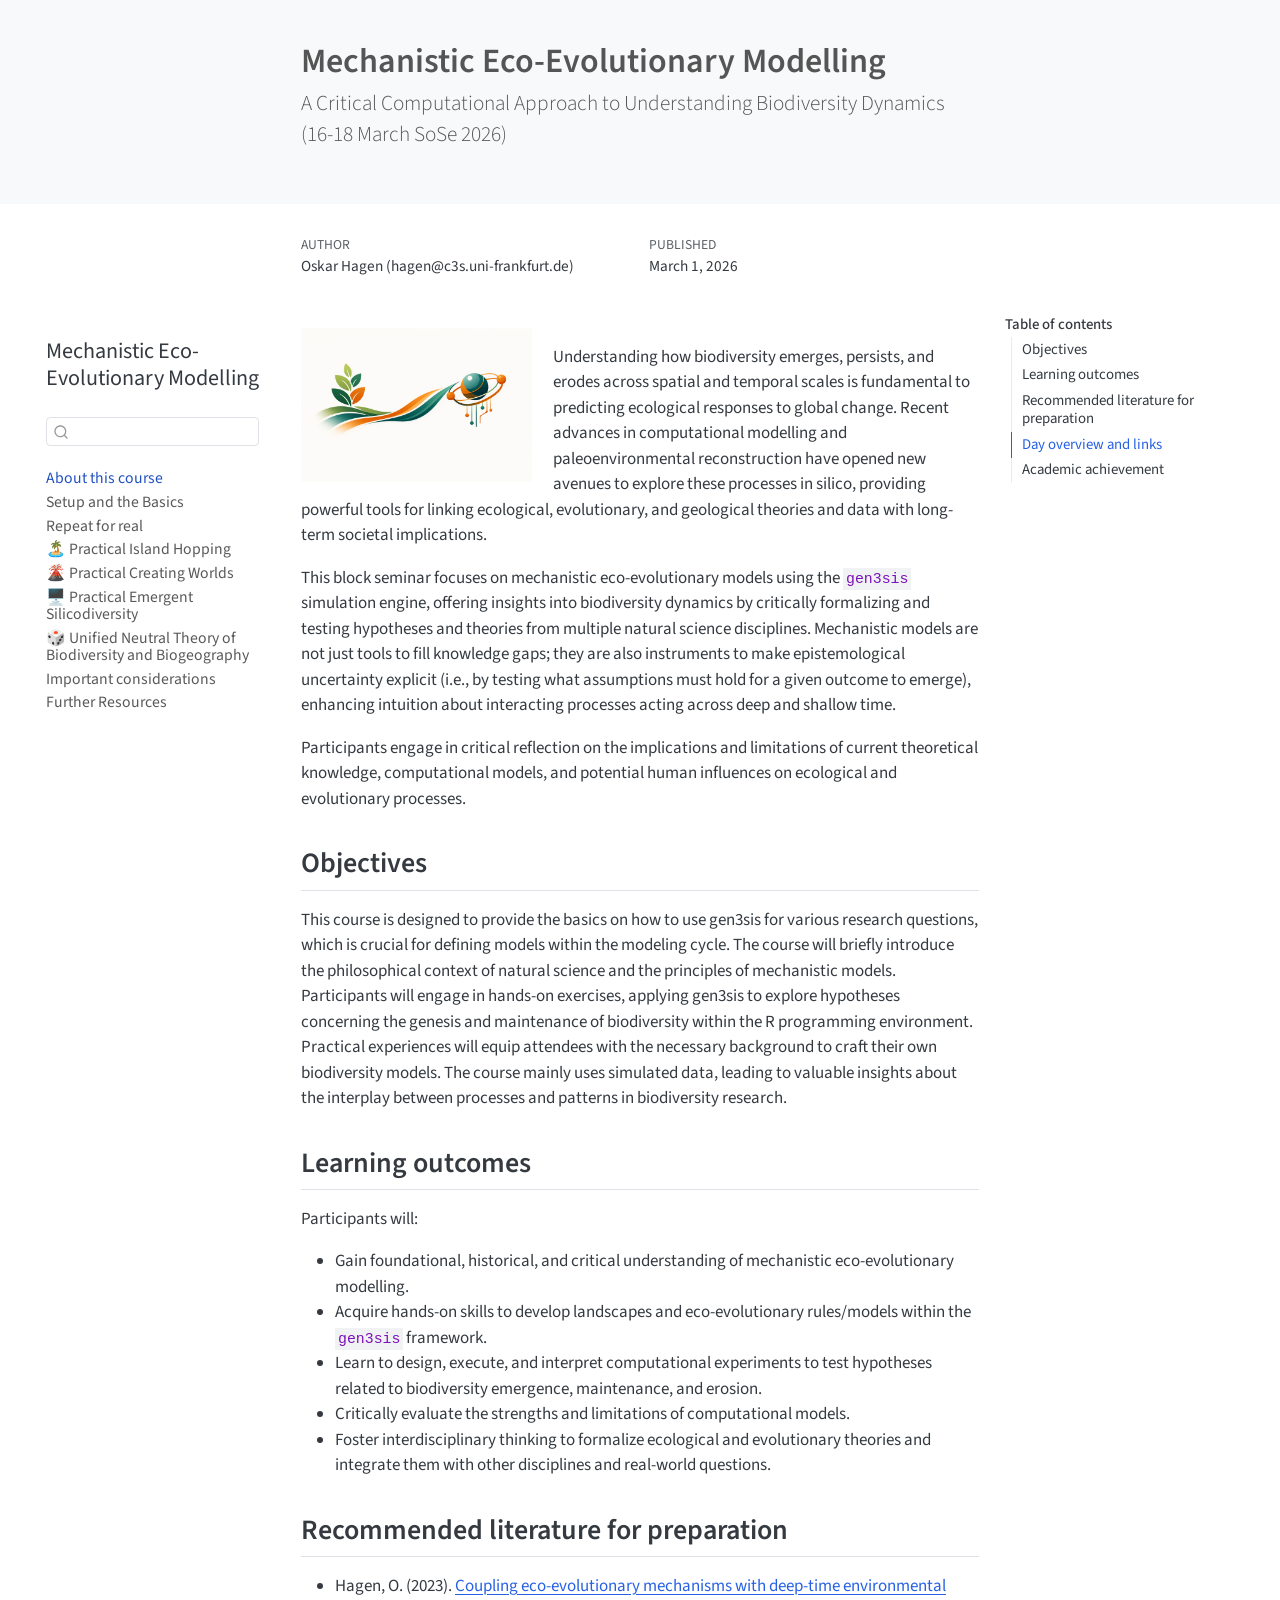
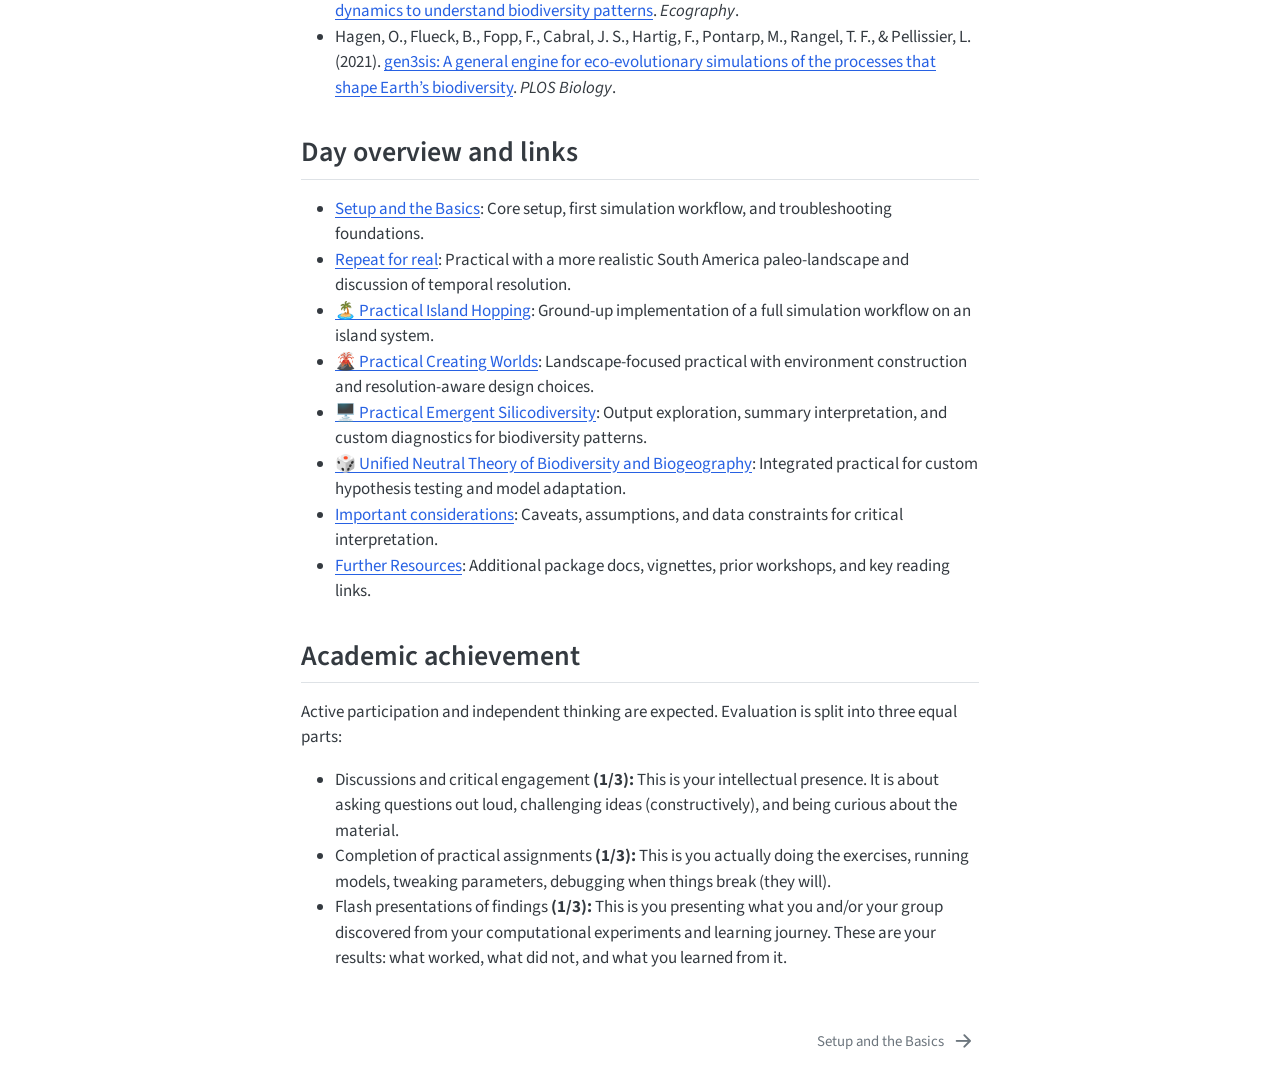
==== docs/index.html @ a7464e2a "Publish site update" ====
<!DOCTYPE html>
<html xmlns="http://www.w3.org/1999/xhtml" lang="en" xml:lang="en"><head>

<meta charset="utf-8">
<meta name="generator" content="quarto-1.8.25">

<meta name="viewport" content="width=device-width, initial-scale=1.0, user-scalable=yes">

<meta name="author" content="Oskar Hagen (hagen@c3s.uni-frankfurt.de)">
<meta name="dcterms.date" content="2026-03-01">

<title>Mechanistic Eco-Evolutionary Modelling</title>
<style>
code{white-space: pre-wrap;}
span.smallcaps{font-variant: small-caps;}
div.columns{display: flex; gap: min(4vw, 1.5em);}
div.column{flex: auto; overflow-x: auto;}
div.hanging-indent{margin-left: 1.5em; text-indent: -1.5em;}
ul.task-list{list-style: none;}
ul.task-list li input[type="checkbox"] {
  width: 0.8em;
  margin: 0 0.8em 0.2em -1em; /* quarto-specific, see https://github.com/quarto-dev/quarto-cli/issues/4556 */ 
  vertical-align: middle;
}
</style>


<script src="site_libs/quarto-nav/quarto-nav.js"></script>
<script src="site_libs/quarto-nav/headroom.min.js"></script>
<script src="site_libs/clipboard/clipboard.min.js"></script>
<script src="site_libs/quarto-search/autocomplete.umd.js"></script>
<script src="site_libs/quarto-search/fuse.min.js"></script>
<script src="site_libs/quarto-search/quarto-search.js"></script>
<meta name="quarto:offset" content="./">
<link href="./setup.html" rel="next">
<script src="site_libs/quarto-html/quarto.js" type="module"></script>
<script src="site_libs/quarto-html/tabsets/tabsets.js" type="module"></script>
<script src="site_libs/quarto-html/axe/axe-check.js" type="module"></script>
<script src="site_libs/quarto-html/popper.min.js"></script>
<script src="site_libs/quarto-html/tippy.umd.min.js"></script>
<script src="site_libs/quarto-html/anchor.min.js"></script>
<link href="site_libs/quarto-html/tippy.css" rel="stylesheet">
<link href="site_libs/quarto-html/quarto-syntax-highlighting-7b89279ff1a6dce999919e0e67d4d9ec.css" rel="stylesheet" id="quarto-text-highlighting-styles">
<script src="site_libs/bootstrap/bootstrap.min.js"></script>
<link href="site_libs/bootstrap/bootstrap-icons.css" rel="stylesheet">
<link href="site_libs/bootstrap/bootstrap-70a47bd5681a7291082a5b9f83d58762.min.css" rel="stylesheet" append-hash="true" id="quarto-bootstrap" data-mode="light">
<script id="quarto-search-options" type="application/json">{
  "location": "sidebar",
  "copy-button": false,
  "collapse-after": 3,
  "panel-placement": "start",
  "type": "textbox",
  "limit": 50,
  "keyboard-shortcut": [
    "f",
    "/",
    "s"
  ],
  "show-item-context": false,
  "language": {
    "search-no-results-text": "No results",
    "search-matching-documents-text": "matching documents",
    "search-copy-link-title": "Copy link to search",
    "search-hide-matches-text": "Hide additional matches",
    "search-more-match-text": "more match in this document",
    "search-more-matches-text": "more matches in this document",
    "search-clear-button-title": "Clear",
    "search-text-placeholder": "",
    "search-detached-cancel-button-title": "Cancel",
    "search-submit-button-title": "Submit",
    "search-label": "Search"
  }
}</script>


</head>

<body class="nav-sidebar floating quarto-light">

<div id="quarto-search-results"></div>
  <header id="quarto-header" class="headroom fixed-top quarto-banner">
  <nav class="quarto-secondary-nav">
    <div class="container-fluid d-flex">
      <button type="button" class="quarto-btn-toggle btn" data-bs-toggle="collapse" role="button" data-bs-target=".quarto-sidebar-collapse-item" aria-controls="quarto-sidebar" aria-expanded="false" aria-label="Toggle sidebar navigation" onclick="if (window.quartoToggleHeadroom) { window.quartoToggleHeadroom(); }">
        <i class="bi bi-layout-text-sidebar-reverse"></i>
      </button>
        <nav class="quarto-page-breadcrumbs" aria-label="breadcrumb"><ol class="breadcrumb"><li class="breadcrumb-item"><a href="./index.html"><span class="chapter-title">About this course</span></a></li></ol></nav>
        <a class="flex-grow-1" role="navigation" data-bs-toggle="collapse" data-bs-target=".quarto-sidebar-collapse-item" aria-controls="quarto-sidebar" aria-expanded="false" aria-label="Toggle sidebar navigation" onclick="if (window.quartoToggleHeadroom) { window.quartoToggleHeadroom(); }">      
        </a>
      <button type="button" class="btn quarto-search-button" aria-label="Search" onclick="window.quartoOpenSearch();">
        <i class="bi bi-search"></i>
      </button>
    </div>
  </nav>
</header>
<!-- content -->
<header id="title-block-header" class="quarto-title-block default page-columns page-full">
  <div class="quarto-title-banner page-columns page-full">
    <div class="quarto-title column-body">
      <h1 class="title">Mechanistic Eco-Evolutionary Modelling</h1>
            <p class="subtitle lead">A Critical Computational Approach to Understanding Biodiversity Dynamics (16-18 March SoSe 2026)</p>
                      </div>
  </div>
    
  
  <div class="quarto-title-meta">

      <div>
      <div class="quarto-title-meta-heading">Author</div>
      <div class="quarto-title-meta-contents">
               <p>Oskar Hagen (hagen@c3s.uni-frankfurt.de) </p>
            </div>
    </div>
      
      <div>
      <div class="quarto-title-meta-heading">Published</div>
      <div class="quarto-title-meta-contents">
        <p class="date">March 1, 2026</p>
      </div>
    </div>
    
      
    </div>
    
  
  </header><div id="quarto-content" class="quarto-container page-columns page-rows-contents page-layout-article">
<!-- sidebar -->
  <nav id="quarto-sidebar" class="sidebar collapse collapse-horizontal quarto-sidebar-collapse-item sidebar-navigation floating overflow-auto">
    <div class="pt-lg-2 mt-2 text-left sidebar-header sidebar-header-stacked">
      <a href="./index.html" class="sidebar-logo-link">
      </a>
    <div class="sidebar-title mb-0 py-0">
      <a href="./">Mechanistic Eco-Evolutionary Modelling</a> 
    </div>
      </div>
        <div class="mt-2 flex-shrink-0 align-items-center">
        <div class="sidebar-search">
        <div id="quarto-search" class="" title="Search"></div>
        </div>
        </div>
    <div class="sidebar-menu-container"> 
    <ul class="list-unstyled mt-1">
        <li class="sidebar-item">
  <div class="sidebar-item-container"> 
  <a href="./index.html" class="sidebar-item-text sidebar-link active"><span class="chapter-title">About this course</span></a>
  </div>
</li>
        <li class="sidebar-item">
  <div class="sidebar-item-container"> 
  <a href="./setup.html" class="sidebar-item-text sidebar-link"><span class="chapter-title">Setup and the Basics</span></a>
  </div>
</li>
        <li class="sidebar-item">
  <div class="sidebar-item-container"> 
  <a href="./repeat_real.html" class="sidebar-item-text sidebar-link"><span class="chapter-title">Repeat for real</span></a>
  </div>
</li>
        <li class="sidebar-item">
  <div class="sidebar-item-container"> 
  <a href="./prac_islands.html" class="sidebar-item-text sidebar-link"><span class="chapter-title">🏝️ Practical Island Hopping</span></a>
  </div>
</li>
        <li class="sidebar-item">
  <div class="sidebar-item-container"> 
  <a href="./prac_landscapes.html" class="sidebar-item-text sidebar-link"><span class="chapter-title">🌋 Practical Creating Worlds</span></a>
  </div>
</li>
        <li class="sidebar-item">
  <div class="sidebar-item-container"> 
  <a href="./prac_outputs.html" class="sidebar-item-text sidebar-link"><span class="chapter-title">🖥️ Practical Emergent Silicodiversity</span></a>
  </div>
</li>
        <li class="sidebar-item">
  <div class="sidebar-item-container"> 
  <a href="./prac_untbb.html" class="sidebar-item-text sidebar-link"><span class="chapter-title">🎲 Unified Neutral Theory of Biodiversity and Biogeography</span></a>
  </div>
</li>
        <li class="sidebar-item">
  <div class="sidebar-item-container"> 
  <a href="./considerations.html" class="sidebar-item-text sidebar-link"><span class="chapter-title">Important considerations</span></a>
  </div>
</li>
        <li class="sidebar-item">
  <div class="sidebar-item-container"> 
  <a href="./resources.html" class="sidebar-item-text sidebar-link"><span class="chapter-title">Further Resources</span></a>
  </div>
</li>
    </ul>
    </div>
</nav>
<div id="quarto-sidebar-glass" class="quarto-sidebar-collapse-item" data-bs-toggle="collapse" data-bs-target=".quarto-sidebar-collapse-item"></div>
<!-- margin-sidebar -->
    <div id="quarto-margin-sidebar" class="sidebar margin-sidebar">
        <nav id="TOC" role="doc-toc" class="toc-active">
    <h2 id="toc-title">Table of contents</h2>
   
  <ul>
  <li><a href="#objectives" id="toc-objectives" class="nav-link active" data-scroll-target="#objectives">Objectives</a></li>
  <li><a href="#learning-outcomes" id="toc-learning-outcomes" class="nav-link" data-scroll-target="#learning-outcomes">Learning outcomes</a></li>
  <li><a href="#recommended-literature-for-preparation" id="toc-recommended-literature-for-preparation" class="nav-link" data-scroll-target="#recommended-literature-for-preparation">Recommended literature for preparation</a></li>
  <li><a href="#day-overview-and-links" id="toc-day-overview-and-links" class="nav-link" data-scroll-target="#day-overview-and-links">Day overview and links</a></li>
  <li><a href="#academic-achievement" id="toc-academic-achievement" class="nav-link" data-scroll-target="#academic-achievement">Academic achievement</a></li>
  </ul>
</nav>
    </div>
<!-- main -->
<main class="content quarto-banner-title-block" id="quarto-document-content">





<style>
.intro-logo {
    float: left;
    width: 34%;
    max-width: 360px;
    margin: 0 1.25rem 0.75rem 0;
}

.intro-clear {
    clear: both;
}
</style>
<p><img src="assets/images/logo_MEEM_CCUBD.png" class="intro-logo img-fluid"></p>
<p>Understanding how biodiversity emerges, persists, and erodes across spatial and temporal scales is fundamental to predicting ecological responses to global change. Recent advances in computational modelling and paleoenvironmental reconstruction have opened new avenues to explore these processes in silico, providing powerful tools for linking ecological, evolutionary, and geological theories and data with long-term societal implications.</p>
<p>This block seminar focuses on mechanistic eco-evolutionary models using the <code>gen3sis</code> simulation engine, offering insights into biodiversity dynamics by critically formalizing and testing hypotheses and theories from multiple natural science disciplines. Mechanistic models are not just tools to fill knowledge gaps; they are also instruments to make epistemological uncertainty explicit (i.e., by testing what assumptions must hold for a given outcome to emerge), enhancing intuition about interacting processes acting across deep and shallow time.</p>
<p>Participants engage in critical reflection on the implications and limitations of current theoretical knowledge, computational models, and potential human influences on ecological and evolutionary processes.</p>
<section id="objectives" class="level2">
<h2 class="anchored" data-anchor-id="objectives">Objectives</h2>
<p>This course is designed to provide the basics on how to use gen3sis for various research questions, which is crucial for defining models within the modeling cycle. The course will briefly introduce the philosophical context of natural science and the principles of mechanistic models. Participants will engage in hands-on exercises, applying gen3sis to explore hypotheses concerning the genesis and maintenance of biodiversity within the R programming environment. Practical experiences will equip attendees with the necessary background to craft their own biodiversity models. The course mainly uses simulated data, leading to valuable insights about the interplay between processes and patterns in biodiversity research.</p>
<div class="intro-clear">

</div>
</section>
<section id="learning-outcomes" class="level2 unnumbered">
<h2 class="unnumbered anchored" data-anchor-id="learning-outcomes">Learning outcomes</h2>
<p>Participants will:</p>
<ul>
<li>Gain foundational, historical, and critical understanding of mechanistic eco-evolutionary modelling.</li>
<li>Acquire hands-on skills to develop landscapes and eco-evolutionary rules/models within the <code>gen3sis</code> framework.</li>
<li>Learn to design, execute, and interpret computational experiments to test hypotheses related to biodiversity emergence, maintenance, and erosion.</li>
<li>Critically evaluate the strengths and limitations of computational models.</li>
<li>Foster interdisciplinary thinking to formalize ecological and evolutionary theories and integrate them with other disciplines and real-world questions.</li>
</ul>
</section>
<section id="recommended-literature-for-preparation" class="level2 unnumbered">
<h2 class="unnumbered anchored" data-anchor-id="recommended-literature-for-preparation">Recommended literature for preparation</h2>
<ul>
<li>Hagen, O. (2023). <a href="https://doi.org/10.1111/ecog.06132">Coupling eco-evolutionary mechanisms with deep-time environmental dynamics to understand biodiversity patterns</a>. <em>Ecography</em>.</li>
<li>Hagen, O., Flueck, B., Fopp, F., Cabral, J. S., Hartig, F., Pontarp, M., Rangel, T. F., &amp; Pellissier, L. (2021). <a href="https://doi.org/10.1371/journal.pbio.3001340">gen3sis: A general engine for eco-evolutionary simulations of the processes that shape Earth’s biodiversity</a>. <em>PLOS Biology</em>.</li>
</ul>
</section>
<section id="day-overview-and-links" class="level2 unnumbered">
<h2 class="unnumbered anchored" data-anchor-id="day-overview-and-links">Day overview and links</h2>
<ul>
<li><a href="./setup.html">Setup and the Basics</a>: Core setup, first simulation workflow, and troubleshooting foundations.</li>
<li><a href="./repeat_real.html">Repeat for real</a>: Practical with a more realistic South America paleo-landscape and discussion of temporal resolution.</li>
<li><a href="./prac_islands.html">🏝️ Practical Island Hopping</a>: Ground-up implementation of a full simulation workflow on an island system.</li>
<li><a href="./prac_landscapes.html">🌋 Practical Creating Worlds</a>: Landscape-focused practical with environment construction and resolution-aware design choices.</li>
<li><a href="./prac_outputs.html">🖥️ Practical Emergent Silicodiversity</a>: Output exploration, summary interpretation, and custom diagnostics for biodiversity patterns.</li>
<li><a href="./prac_untbb.html">🎲 Unified Neutral Theory of Biodiversity and Biogeography</a>: Integrated practical for custom hypothesis testing and model adaptation.</li>
<li><a href="./considerations.html">Important considerations</a>: Caveats, assumptions, and data constraints for critical interpretation.</li>
<li><a href="./resources.html">Further Resources</a>: Additional package docs, vignettes, prior workshops, and key reading links.</li>
</ul>
</section>
<section id="academic-achievement" class="level2 unnumbered">
<h2 class="unnumbered anchored" data-anchor-id="academic-achievement">Academic achievement</h2>
<p>Active participation and independent thinking are expected. Evaluation is split into three equal parts:</p>
<ul>
<li>Discussions and critical engagement <strong>(1/3):</strong> This is your intellectual presence. It is about asking questions out loud, challenging ideas (constructively), and being curious about the material.</li>
<li>Completion of practical assignments <strong>(1/3):</strong> This is you actually doing the exercises, running models, tweaking parameters, debugging when things break (they will).</li>
<li>Flash presentations of findings <strong>(1/3):</strong> This is you presenting what you and/or your group discovered from your computational experiments and learning journey. These are your results: what worked, what did not, and what you learned from it.</li>
</ul>


</section>

</main> <!-- /main -->
<script id="quarto-html-after-body" type="application/javascript">
  window.document.addEventListener("DOMContentLoaded", function (event) {
    const icon = "";
    const anchorJS = new window.AnchorJS();
    anchorJS.options = {
      placement: 'right',
      icon: icon
    };
    anchorJS.add('.anchored');
    const isCodeAnnotation = (el) => {
      for (const clz of el.classList) {
        if (clz.startsWith('code-annotation-')) {                     
          return true;
        }
      }
      return false;
    }
    const onCopySuccess = function(e) {
      // button target
      const button = e.trigger;
      // don't keep focus
      button.blur();
      // flash "checked"
      button.classList.add('code-copy-button-checked');
      var currentTitle = button.getAttribute("title");
      button.setAttribute("title", "Copied!");
      let tooltip;
      if (window.bootstrap) {
        button.setAttribute("data-bs-toggle", "tooltip");
        button.setAttribute("data-bs-placement", "left");
        button.setAttribute("data-bs-title", "Copied!");
        tooltip = new bootstrap.Tooltip(button, 
          { trigger: "manual", 
            customClass: "code-copy-button-tooltip",
            offset: [0, -8]});
        tooltip.show();    
      }
      setTimeout(function() {
        if (tooltip) {
          tooltip.hide();
          button.removeAttribute("data-bs-title");
          button.removeAttribute("data-bs-toggle");
          button.removeAttribute("data-bs-placement");
        }
        button.setAttribute("title", currentTitle);
        button.classList.remove('code-copy-button-checked');
      }, 1000);
      // clear code selection
      e.clearSelection();
    }
    const getTextToCopy = function(trigger) {
      const outerScaffold = trigger.parentElement.cloneNode(true);
      const codeEl = outerScaffold.querySelector('code');
      for (const childEl of codeEl.children) {
        if (isCodeAnnotation(childEl)) {
          childEl.remove();
        }
      }
      return codeEl.innerText;
    }
    const clipboard = new window.ClipboardJS('.code-copy-button:not([data-in-quarto-modal])', {
      text: getTextToCopy
    });
    clipboard.on('success', onCopySuccess);
    if (window.document.getElementById('quarto-embedded-source-code-modal')) {
      const clipboardModal = new window.ClipboardJS('.code-copy-button[data-in-quarto-modal]', {
        text: getTextToCopy,
        container: window.document.getElementById('quarto-embedded-source-code-modal')
      });
      clipboardModal.on('success', onCopySuccess);
    }
      var localhostRegex = new RegExp(/^(?:http|https):\/\/localhost\:?[0-9]*\//);
      var mailtoRegex = new RegExp(/^mailto:/);
        var filterRegex = new RegExp('/' + window.location.host + '/');
      var isInternal = (href) => {
          return filterRegex.test(href) || localhostRegex.test(href) || mailtoRegex.test(href);
      }
      // Inspect non-navigation links and adorn them if external
     var links = window.document.querySelectorAll('a[href]:not(.nav-link):not(.navbar-brand):not(.toc-action):not(.sidebar-link):not(.sidebar-item-toggle):not(.pagination-link):not(.no-external):not([aria-hidden]):not(.dropdown-item):not(.quarto-navigation-tool):not(.about-link)');
      for (var i=0; i<links.length; i++) {
        const link = links[i];
        if (!isInternal(link.href)) {
          // undo the damage that might have been done by quarto-nav.js in the case of
          // links that we want to consider external
          if (link.dataset.originalHref !== undefined) {
            link.href = link.dataset.originalHref;
          }
        }
      }
    function tippyHover(el, contentFn, onTriggerFn, onUntriggerFn) {
      const config = {
        allowHTML: true,
        maxWidth: 500,
        delay: 100,
        arrow: false,
        appendTo: function(el) {
            return el.parentElement;
        },
        interactive: true,
        interactiveBorder: 10,
        theme: 'quarto',
        placement: 'bottom-start',
      };
      if (contentFn) {
        config.content = contentFn;
      }
      if (onTriggerFn) {
        config.onTrigger = onTriggerFn;
      }
      if (onUntriggerFn) {
        config.onUntrigger = onUntriggerFn;
      }
      window.tippy(el, config); 
    }
    const noterefs = window.document.querySelectorAll('a[role="doc-noteref"]');
    for (var i=0; i<noterefs.length; i++) {
      const ref = noterefs[i];
      tippyHover(ref, function() {
        // use id or data attribute instead here
        let href = ref.getAttribute('data-footnote-href') || ref.getAttribute('href');
        try { href = new URL(href).hash; } catch {}
        const id = href.replace(/^#\/?/, "");
        const note = window.document.getElementById(id);
        if (note) {
          return note.innerHTML;
        } else {
          return "";
        }
      });
    }
    const xrefs = window.document.querySelectorAll('a.quarto-xref');
    const processXRef = (id, note) => {
      // Strip column container classes
      const stripColumnClz = (el) => {
        el.classList.remove("page-full", "page-columns");
        if (el.children) {
          for (const child of el.children) {
            stripColumnClz(child);
          }
        }
      }
      stripColumnClz(note)
      if (id === null || id.startsWith('sec-')) {
        // Special case sections, only their first couple elements
        const container = document.createElement("div");
        if (note.children && note.children.length > 2) {
          container.appendChild(note.children[0].cloneNode(true));
          for (let i = 1; i < note.children.length; i++) {
            const child = note.children[i];
            if (child.tagName === "P" && child.innerText === "") {
              continue;
            } else {
              container.appendChild(child.cloneNode(true));
              break;
            }
          }
          if (window.Quarto?.typesetMath) {
            window.Quarto.typesetMath(container);
          }
          return container.innerHTML
        } else {
          if (window.Quarto?.typesetMath) {
            window.Quarto.typesetMath(note);
          }
          return note.innerHTML;
        }
      } else {
        // Remove any anchor links if they are present
        const anchorLink = note.querySelector('a.anchorjs-link');
        if (anchorLink) {
          anchorLink.remove();
        }
        if (window.Quarto?.typesetMath) {
          window.Quarto.typesetMath(note);
        }
        if (note.classList.contains("callout")) {
          return note.outerHTML;
        } else {
          return note.innerHTML;
        }
      }
    }
    for (var i=0; i<xrefs.length; i++) {
      const xref = xrefs[i];
      tippyHover(xref, undefined, function(instance) {
        instance.disable();
        let url = xref.getAttribute('href');
        let hash = undefined; 
        if (url.startsWith('#')) {
          hash = url;
        } else {
          try { hash = new URL(url).hash; } catch {}
        }
        if (hash) {
          const id = hash.replace(/^#\/?/, "");
          const note = window.document.getElementById(id);
          if (note !== null) {
            try {
              const html = processXRef(id, note.cloneNode(true));
              instance.setContent(html);
            } finally {
              instance.enable();
              instance.show();
            }
          } else {
            // See if we can fetch this
            fetch(url.split('#')[0])
            .then(res => res.text())
            .then(html => {
              const parser = new DOMParser();
              const htmlDoc = parser.parseFromString(html, "text/html");
              const note = htmlDoc.getElementById(id);
              if (note !== null) {
                const html = processXRef(id, note);
                instance.setContent(html);
              } 
            }).finally(() => {
              instance.enable();
              instance.show();
            });
          }
        } else {
          // See if we can fetch a full url (with no hash to target)
          // This is a special case and we should probably do some content thinning / targeting
          fetch(url)
          .then(res => res.text())
          .then(html => {
            const parser = new DOMParser();
            const htmlDoc = parser.parseFromString(html, "text/html");
            const note = htmlDoc.querySelector('main.content');
            if (note !== null) {
              // This should only happen for chapter cross references
              // (since there is no id in the URL)
              // remove the first header
              if (note.children.length > 0 && note.children[0].tagName === "HEADER") {
                note.children[0].remove();
              }
              const html = processXRef(null, note);
              instance.setContent(html);
            } 
          }).finally(() => {
            instance.enable();
            instance.show();
          });
        }
      }, function(instance) {
      });
    }
        let selectedAnnoteEl;
        const selectorForAnnotation = ( cell, annotation) => {
          let cellAttr = 'data-code-cell="' + cell + '"';
          let lineAttr = 'data-code-annotation="' +  annotation + '"';
          const selector = 'span[' + cellAttr + '][' + lineAttr + ']';
          return selector;
        }
        const selectCodeLines = (annoteEl) => {
          const doc = window.document;
          const targetCell = annoteEl.getAttribute("data-target-cell");
          const targetAnnotation = annoteEl.getAttribute("data-target-annotation");
          const annoteSpan = window.document.querySelector(selectorForAnnotation(targetCell, targetAnnotation));
          const lines = annoteSpan.getAttribute("data-code-lines").split(",");
          const lineIds = lines.map((line) => {
            return targetCell + "-" + line;
          })
          let top = null;
          let height = null;
          let parent = null;
          if (lineIds.length > 0) {
              //compute the position of the single el (top and bottom and make a div)
              const el = window.document.getElementById(lineIds[0]);
              top = el.offsetTop;
              height = el.offsetHeight;
              parent = el.parentElement.parentElement;
            if (lineIds.length > 1) {
              const lastEl = window.document.getElementById(lineIds[lineIds.length - 1]);
              const bottom = lastEl.offsetTop + lastEl.offsetHeight;
              height = bottom - top;
            }
            if (top !== null && height !== null && parent !== null) {
              // cook up a div (if necessary) and position it 
              let div = window.document.getElementById("code-annotation-line-highlight");
              if (div === null) {
                div = window.document.createElement("div");
                div.setAttribute("id", "code-annotation-line-highlight");
                div.style.position = 'absolute';
                parent.appendChild(div);
              }
              div.style.top = top - 2 + "px";
              div.style.height = height + 4 + "px";
              div.style.left = 0;
              let gutterDiv = window.document.getElementById("code-annotation-line-highlight-gutter");
              if (gutterDiv === null) {
                gutterDiv = window.document.createElement("div");
                gutterDiv.setAttribute("id", "code-annotation-line-highlight-gutter");
                gutterDiv.style.position = 'absolute';
                const codeCell = window.document.getElementById(targetCell);
                const gutter = codeCell.querySelector('.code-annotation-gutter');
                gutter.appendChild(gutterDiv);
              }
              gutterDiv.style.top = top - 2 + "px";
              gutterDiv.style.height = height + 4 + "px";
            }
            selectedAnnoteEl = annoteEl;
          }
        };
        const unselectCodeLines = () => {
          const elementsIds = ["code-annotation-line-highlight", "code-annotation-line-highlight-gutter"];
          elementsIds.forEach((elId) => {
            const div = window.document.getElementById(elId);
            if (div) {
              div.remove();
            }
          });
          selectedAnnoteEl = undefined;
        };
          // Handle positioning of the toggle
      window.addEventListener(
        "resize",
        throttle(() => {
          elRect = undefined;
          if (selectedAnnoteEl) {
            selectCodeLines(selectedAnnoteEl);
          }
        }, 10)
      );
      function throttle(fn, ms) {
      let throttle = false;
      let timer;
        return (...args) => {
          if(!throttle) { // first call gets through
              fn.apply(this, args);
              throttle = true;
          } else { // all the others get throttled
              if(timer) clearTimeout(timer); // cancel #2
              timer = setTimeout(() => {
                fn.apply(this, args);
                timer = throttle = false;
              }, ms);
          }
        };
      }
        // Attach click handler to the DT
        const annoteDls = window.document.querySelectorAll('dt[data-target-cell]');
        for (const annoteDlNode of annoteDls) {
          annoteDlNode.addEventListener('click', (event) => {
            const clickedEl = event.target;
            if (clickedEl !== selectedAnnoteEl) {
              unselectCodeLines();
              const activeEl = window.document.querySelector('dt[data-target-cell].code-annotation-active');
              if (activeEl) {
                activeEl.classList.remove('code-annotation-active');
              }
              selectCodeLines(clickedEl);
              clickedEl.classList.add('code-annotation-active');
            } else {
              // Unselect the line
              unselectCodeLines();
              clickedEl.classList.remove('code-annotation-active');
            }
          });
        }
    const findCites = (el) => {
      const parentEl = el.parentElement;
      if (parentEl) {
        const cites = parentEl.dataset.cites;
        if (cites) {
          return {
            el,
            cites: cites.split(' ')
          };
        } else {
          return findCites(el.parentElement)
        }
      } else {
        return undefined;
      }
    };
    var bibliorefs = window.document.querySelectorAll('a[role="doc-biblioref"]');
    for (var i=0; i<bibliorefs.length; i++) {
      const ref = bibliorefs[i];
      const citeInfo = findCites(ref);
      if (citeInfo) {
        tippyHover(citeInfo.el, function() {
          var popup = window.document.createElement('div');
          citeInfo.cites.forEach(function(cite) {
            var citeDiv = window.document.createElement('div');
            citeDiv.classList.add('hanging-indent');
            citeDiv.classList.add('csl-entry');
            var biblioDiv = window.document.getElementById('ref-' + cite);
            if (biblioDiv) {
              citeDiv.innerHTML = biblioDiv.innerHTML;
            }
            popup.appendChild(citeDiv);
          });
          return popup.innerHTML;
        });
      }
    }
  });
  </script>
<nav class="page-navigation">
  <div class="nav-page nav-page-previous">
  </div>
  <div class="nav-page nav-page-next">
      <a href="./setup.html" class="pagination-link" aria-label="Setup and the Basics">
        <span class="nav-page-text"><span class="chapter-title">Setup and the Basics</span></span> <i class="bi bi-arrow-right-short"></i>
      </a>
  </div>
</nav>
</div> <!-- /content -->




</body></html>
---- docs/site_libs/quarto-html/tippy.css ----
.tippy-box[data-animation=fade][data-state=hidden]{opacity:0}[data-tippy-root]{max-width:calc(100vw - 10px)}.tippy-box{position:relative;background-color:#333;color:#fff;border-radius:4px;font-size:14px;line-height:1.4;white-space:normal;outline:0;transition-property:transform,visibility,opacity}.tippy-box[data-placement^=top]>.tippy-arrow{bottom:0}.tippy-box[data-placement^=top]>.tippy-arrow:before{bottom:-7px;left:0;border-width:8px 8px 0;border-top-color:initial;transform-origin:center top}.tippy-box[data-placement^=bottom]>.tippy-arrow{top:0}.tippy-box[data-placement^=bottom]>.tippy-arrow:before{top:-7px;left:0;border-width:0 8px 8px;border-bottom-color:initial;transform-origin:center bottom}.tippy-box[data-placement^=left]>.tippy-arrow{right:0}.tippy-box[data-placement^=left]>.tippy-arrow:before{border-width:8px 0 8px 8px;border-left-color:initial;right:-7px;transform-origin:center left}.tippy-box[data-placement^=right]>.tippy-arrow{left:0}.tippy-box[data-placement^=right]>.tippy-arrow:before{left:-7px;border-width:8px 8px 8px 0;border-right-color:initial;transform-origin:center right}.tippy-box[data-inertia][data-state=visible]{transition-timing-function:cubic-bezier(.54,1.5,.38,1.11)}.tippy-arrow{width:16px;height:16px;color:#333}.tippy-arrow:before{content:"";position:absolute;border-color:transparent;border-style:solid}.tippy-content{position:relative;padding:5px 9px;z-index:1}
---- docs/site_libs/quarto-html/quarto-syntax-highlighting-7b89279ff1a6dce999919e0e67d4d9ec.css ----
/* quarto syntax highlight colors */
:root {
  --quarto-hl-ot-color: #003B4F;
  --quarto-hl-at-color: #657422;
  --quarto-hl-ss-color: #20794D;
  --quarto-hl-an-color: #5E5E5E;
  --quarto-hl-fu-color: #4758AB;
  --quarto-hl-st-color: #20794D;
  --quarto-hl-cf-color: #003B4F;
  --quarto-hl-op-color: #5E5E5E;
  --quarto-hl-er-color: #AD0000;
  --quarto-hl-bn-color: #AD0000;
  --quarto-hl-al-color: #AD0000;
  --quarto-hl-va-color: #111111;
  --quarto-hl-bu-color: inherit;
  --quarto-hl-ex-color: inherit;
  --quarto-hl-pp-color: #AD0000;
  --quarto-hl-in-color: #5E5E5E;
  --quarto-hl-vs-color: #20794D;
  --quarto-hl-wa-color: #5E5E5E;
  --quarto-hl-do-color: #5E5E5E;
  --quarto-hl-im-color: #00769E;
  --quarto-hl-ch-color: #20794D;
  --quarto-hl-dt-color: #AD0000;
  --quarto-hl-fl-color: #AD0000;
  --quarto-hl-co-color: #5E5E5E;
  --quarto-hl-cv-color: #5E5E5E;
  --quarto-hl-cn-color: #8f5902;
  --quarto-hl-sc-color: #5E5E5E;
  --quarto-hl-dv-color: #AD0000;
  --quarto-hl-kw-color: #003B4F;
}

/* other quarto variables */
:root {
  --quarto-font-monospace: SFMono-Regular, Menlo, Monaco, Consolas, "Liberation Mono", "Courier New", monospace;
}

/* syntax highlight based on Pandoc's rules */
pre > code.sourceCode > span {
  color: #003B4F;
}

code.sourceCode > span {
  color: #003B4F;
}

div.sourceCode,
div.sourceCode pre.sourceCode {
  color: #003B4F;
}

/* Normal */
code span {
  color: #003B4F;
}

/* Alert */
code span.al {
  color: #AD0000;
  font-style: inherit;
}

/* Annotation */
code span.an {
  color: #5E5E5E;
  font-style: inherit;
}

/* Attribute */
code span.at {
  color: #657422;
  font-style: inherit;
}

/* BaseN */
code span.bn {
  color: #AD0000;
  font-style: inherit;
}

/* BuiltIn */
code span.bu {
  font-style: inherit;
}

/* ControlFlow */
code span.cf {
  color: #003B4F;
  font-weight: bold;
  font-style: inherit;
}

/* Char */
code span.ch {
  color: #20794D;
  font-style: inherit;
}

/* Constant */
code span.cn {
  color: #8f5902;
  font-style: inherit;
}

/* Comment */
code span.co {
  color: #5E5E5E;
  font-style: inherit;
}

/* CommentVar */
code span.cv {
  color: #5E5E5E;
  font-style: italic;
}

/* Documentation */
code span.do {
  color: #5E5E5E;
  font-style: italic;
}

/* DataType */
code span.dt {
  color: #AD0000;
  font-style: inherit;
}

/* DecVal */
code span.dv {
  color: #AD0000;
  font-style: inherit;
}

/* Error */
code span.er {
  color: #AD0000;
  font-style: inherit;
}

/* Extension */
code span.ex {
  font-style: inherit;
}

/* Float */
code span.fl {
  color: #AD0000;
  font-style: inherit;
}

/* Function */
code span.fu {
  color: #4758AB;
  font-style: inherit;
}

/* Import */
code span.im {
  color: #00769E;
  font-style: inherit;
}

/* Information */
code span.in {
  color: #5E5E5E;
  font-style: inherit;
}

/* Keyword */
code span.kw {
  color: #003B4F;
  font-weight: bold;
  font-style: inherit;
}

/* Operator */
code span.op {
  color: #5E5E5E;
  font-style: inherit;
}

/* Other */
code span.ot {
  color: #003B4F;
  font-style: inherit;
}

/* Preprocessor */
code span.pp {
  color: #AD0000;
  font-style: inherit;
}

/* SpecialChar */
code span.sc {
  color: #5E5E5E;
  font-style: inherit;
}

/* SpecialString */
code span.ss {
  color: #20794D;
  font-style: inherit;
}

/* String */
code span.st {
  color: #20794D;
  font-style: inherit;
}

/* Variable */
code span.va {
  color: #111111;
  font-style: inherit;
}

/* VerbatimString */
code span.vs {
  color: #20794D;
  font-style: inherit;
}

/* Warning */
code span.wa {
  color: #5E5E5E;
  font-style: italic;
}

.prevent-inlining {
  content: "</";
}

/*# sourceMappingURL=3944bc705cfaf4c80e56f77c5205168a.css.map */
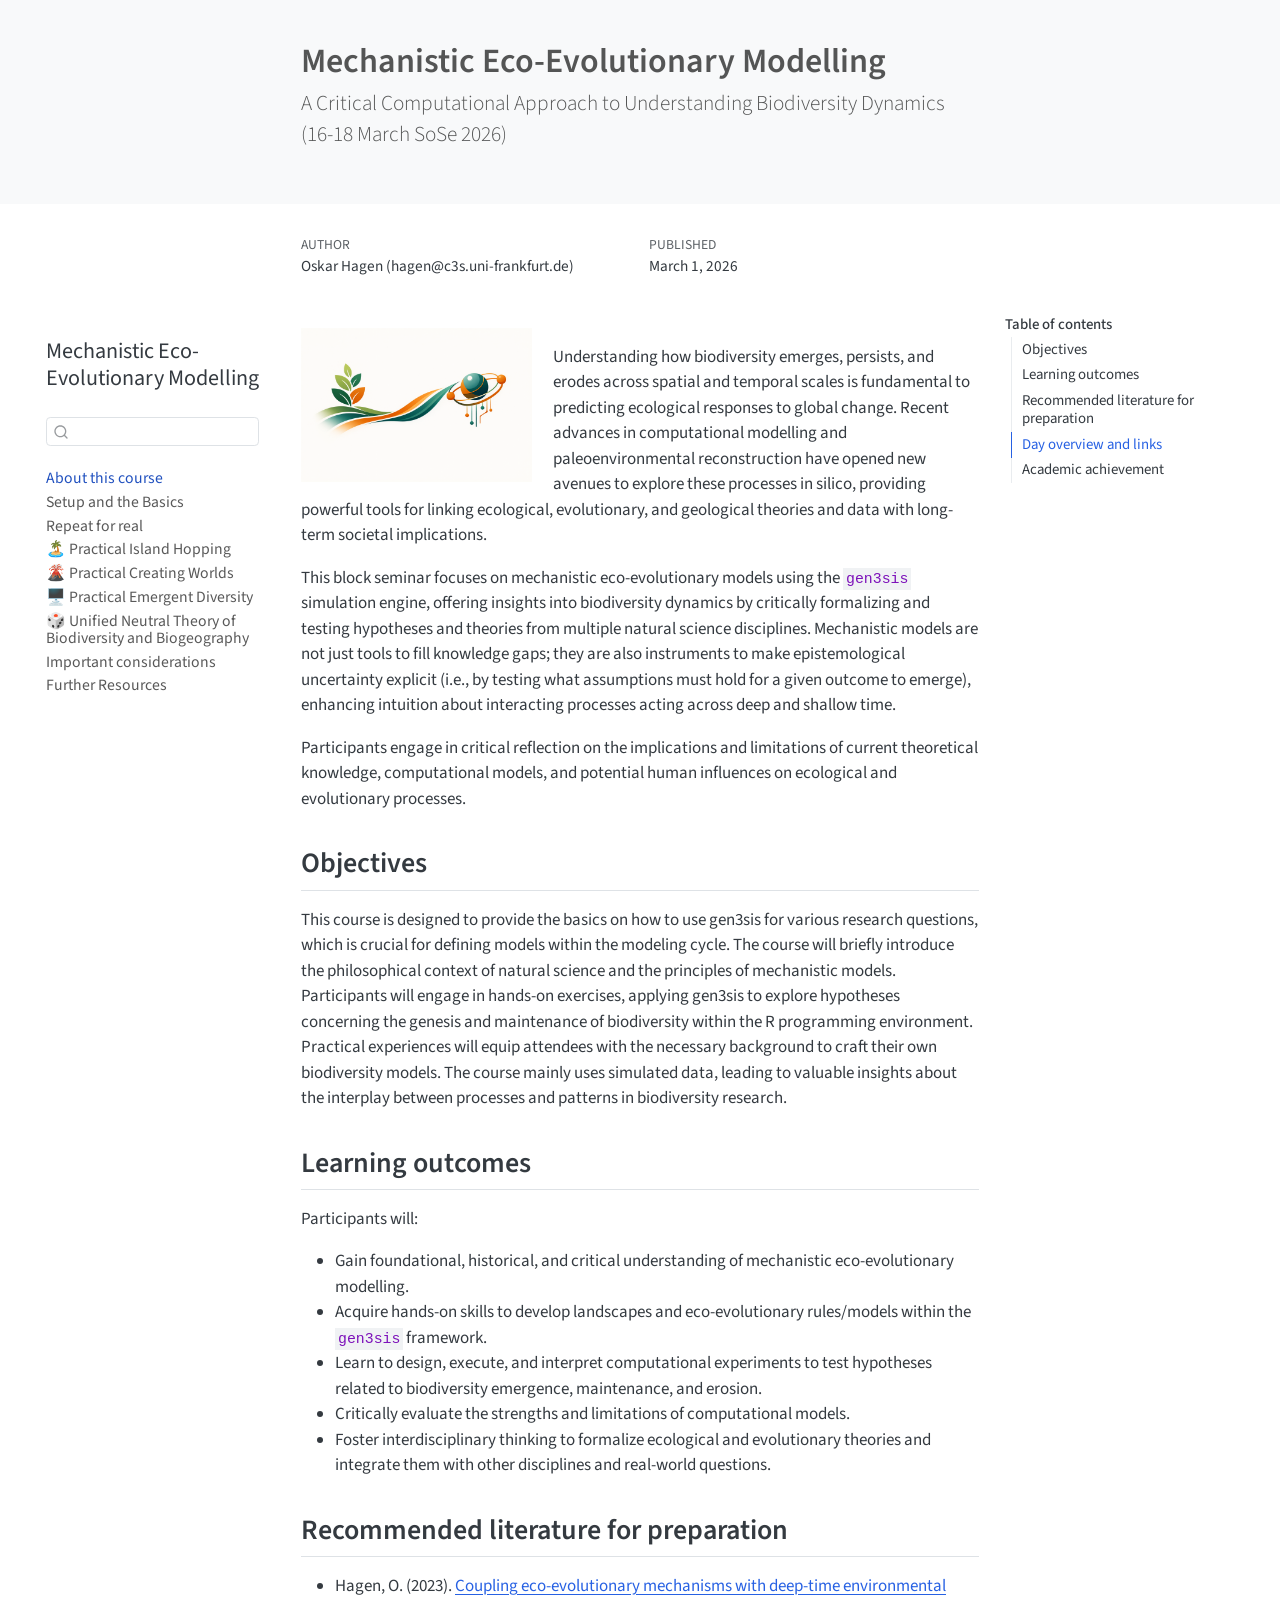
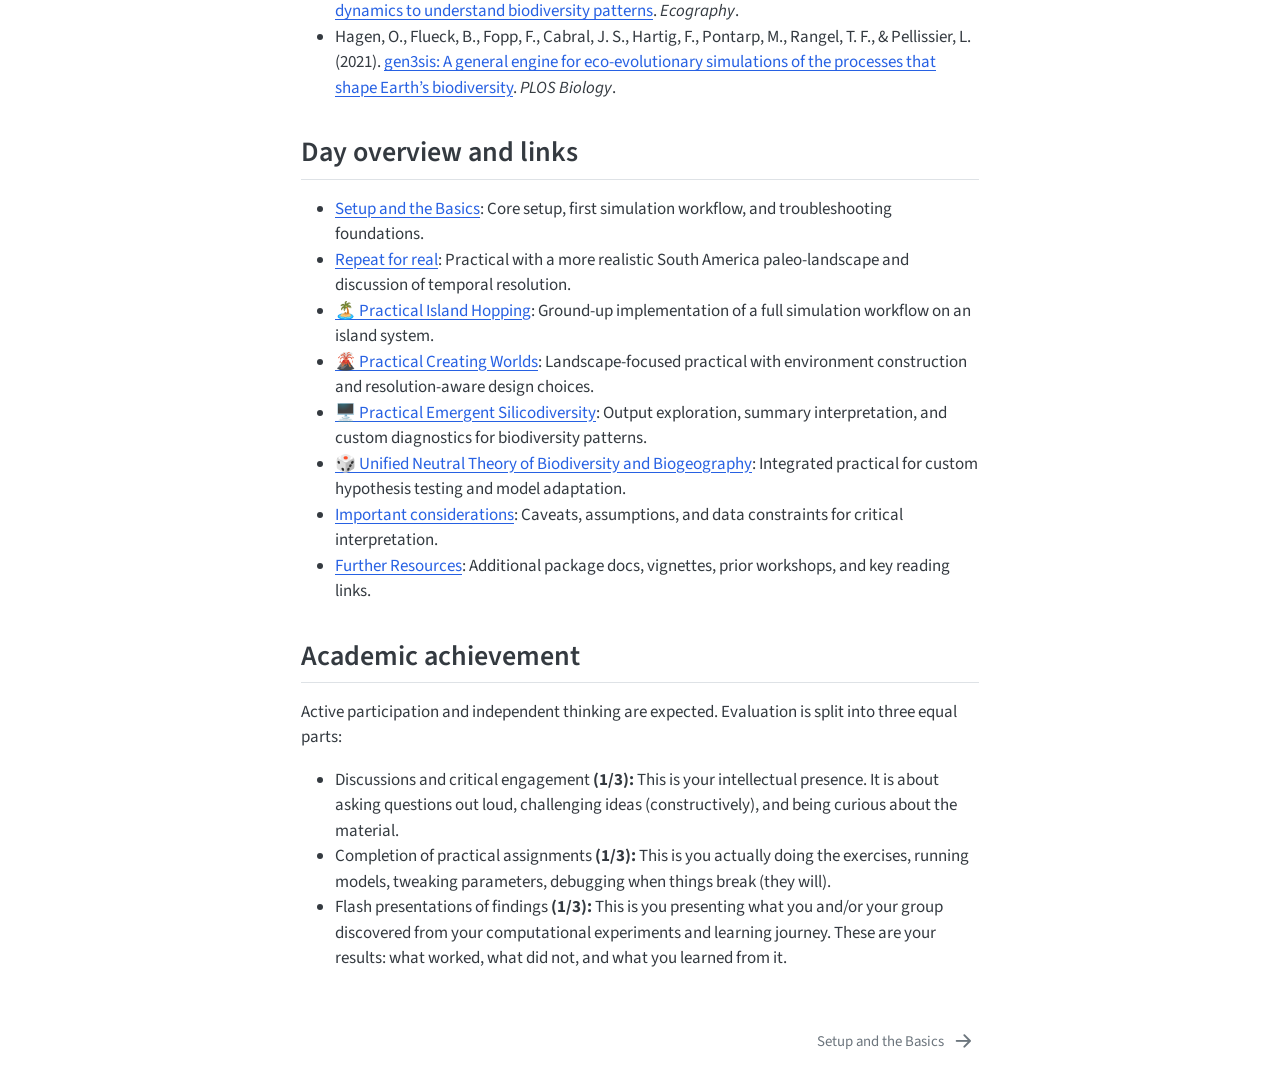
==== commit d71a622d: "Rename Silicodiversity to Diversity in docs Replace occurrences of “Practical Emergent Silicodiversi" ====
--- a/docs/index.html
+++ b/docs/index.html
@@ -167,7 +167,7 @@
 </li>
         <li class="sidebar-item">
   <div class="sidebar-item-container"> 
-  <a href="./prac_outputs.html" class="sidebar-item-text sidebar-link"><span class="chapter-title">🖥️ Practical Emergent Silicodiversity</span></a>
+  <a href="./prac_outputs.html" class="sidebar-item-text sidebar-link"><span class="chapter-title">🖥️ Practical Emergent Diversity</span></a>
   </div>
 </li>
         <li class="sidebar-item">
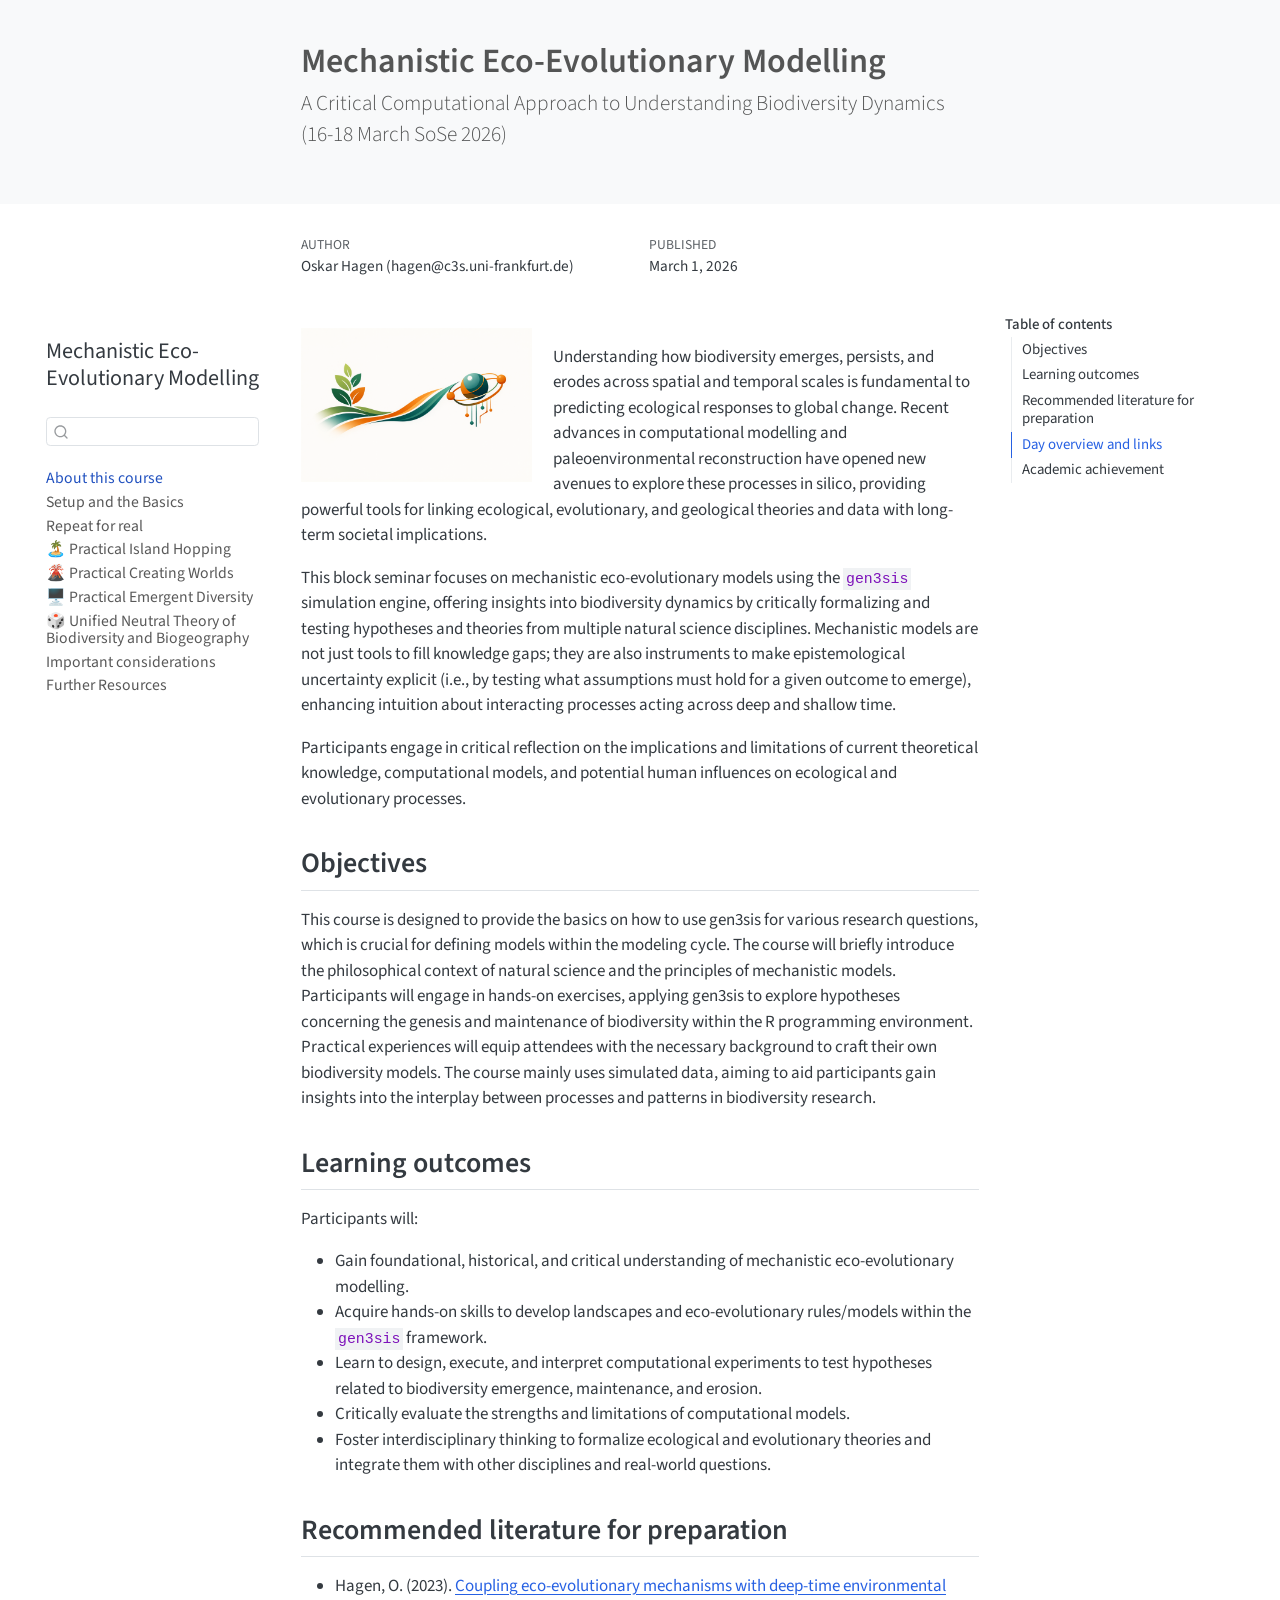
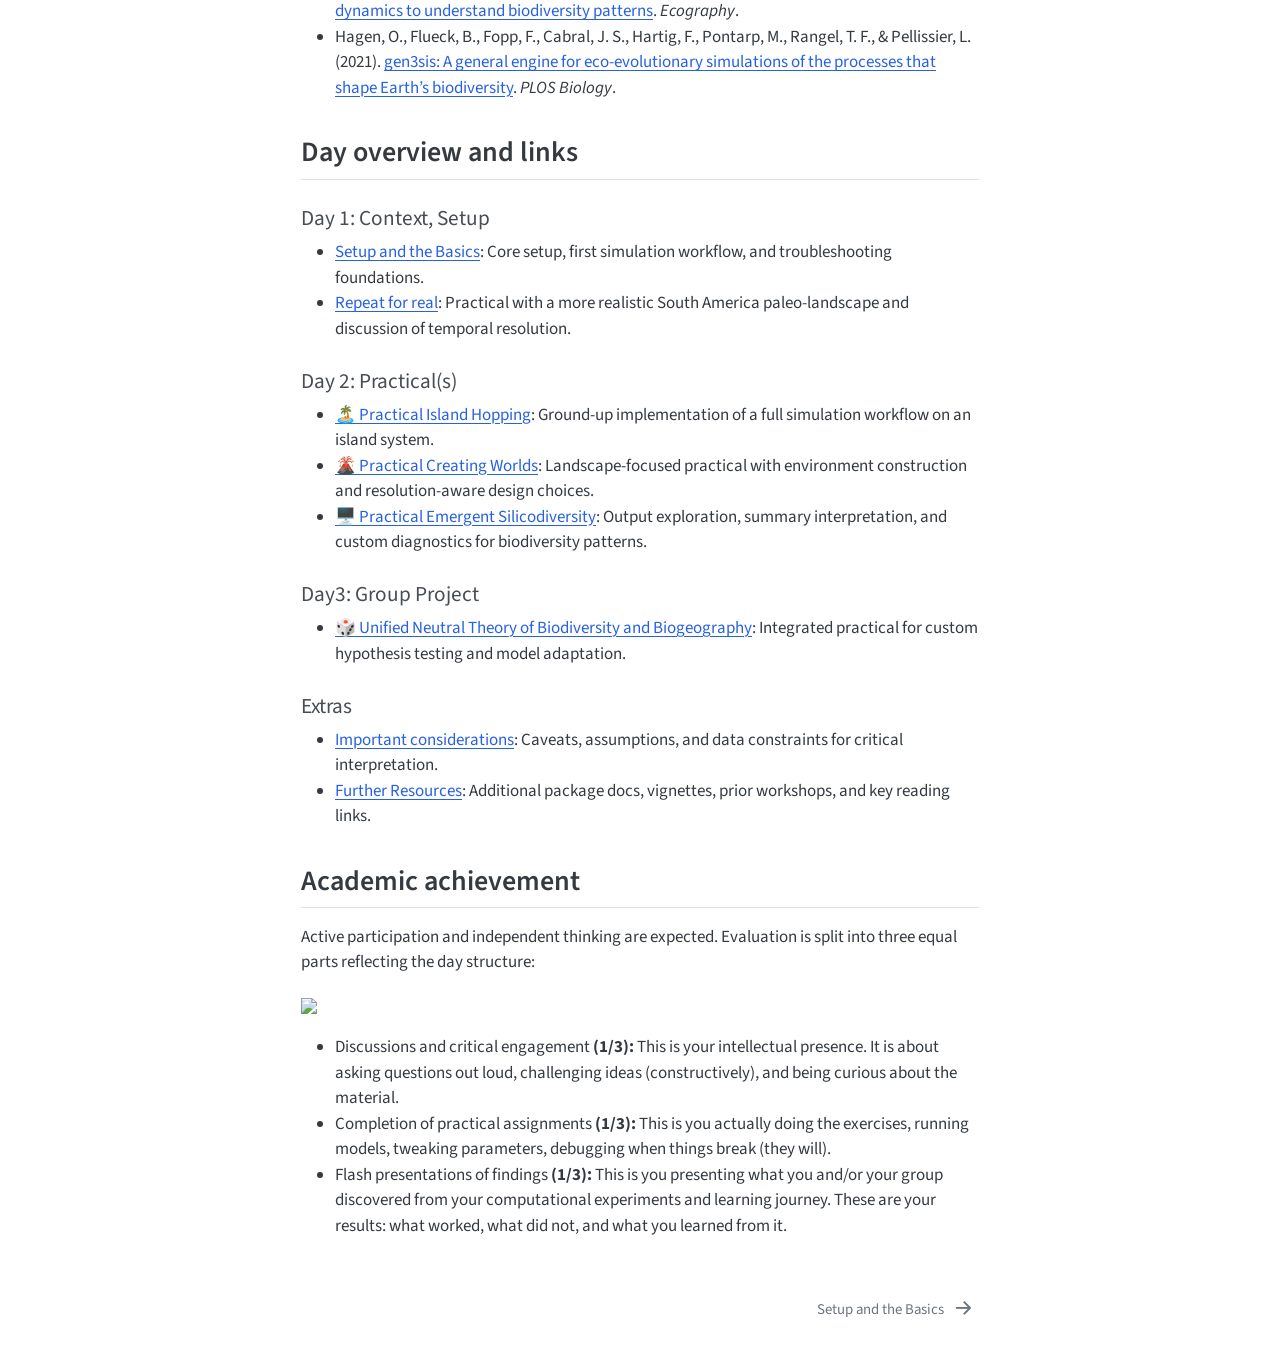
==== commit 1b87ea24: "Restructure day overview and refine docs Reorganize the course day overview into explicit Day 1/Day " ====
--- a/docs/index.html
+++ b/docs/index.html
@@ -228,7 +228,7 @@
 <p>Participants engage in critical reflection on the implications and limitations of current theoretical knowledge, computational models, and potential human influences on ecological and evolutionary processes.</p>
 <section id="objectives" class="level2">
 <h2 class="anchored" data-anchor-id="objectives">Objectives</h2>
-<p>This course is designed to provide the basics on how to use gen3sis for various research questions, which is crucial for defining models within the modeling cycle. The course will briefly introduce the philosophical context of natural science and the principles of mechanistic models. Participants will engage in hands-on exercises, applying gen3sis to explore hypotheses concerning the genesis and maintenance of biodiversity within the R programming environment. Practical experiences will equip attendees with the necessary background to craft their own biodiversity models. The course mainly uses simulated data, leading to valuable insights about the interplay between processes and patterns in biodiversity research.</p>
+<p>This course is designed to provide the basics on how to use gen3sis for various research questions, which is crucial for defining models within the modeling cycle. The course will briefly introduce the philosophical context of natural science and the principles of mechanistic models. Participants will engage in hands-on exercises, applying gen3sis to explore hypotheses concerning the genesis and maintenance of biodiversity within the R programming environment. Practical experiences will equip attendees with the necessary background to craft their own biodiversity models. The course mainly uses simulated data, aiming to aid participants gain insights into the interplay between processes and patterns in biodiversity research.</p>
 <div class="intro-clear">
 
 </div>
@@ -253,20 +253,39 @@
 </section>
 <section id="day-overview-and-links" class="level2 unnumbered">
 <h2 class="unnumbered anchored" data-anchor-id="day-overview-and-links">Day overview and links</h2>
+<section id="day-1-context-setup" class="level4">
+<h4 class="anchored" data-anchor-id="day-1-context-setup">Day 1: Context, Setup</h4>
 <ul>
 <li><a href="./setup.html">Setup and the Basics</a>: Core setup, first simulation workflow, and troubleshooting foundations.</li>
 <li><a href="./repeat_real.html">Repeat for real</a>: Practical with a more realistic South America paleo-landscape and discussion of temporal resolution.</li>
+</ul>
+</section>
+<section id="day-2-practicals" class="level4">
+<h4 class="anchored" data-anchor-id="day-2-practicals">Day 2: Practical(s)</h4>
+<ul>
 <li><a href="./prac_islands.html">🏝️ Practical Island Hopping</a>: Ground-up implementation of a full simulation workflow on an island system.</li>
 <li><a href="./prac_landscapes.html">🌋 Practical Creating Worlds</a>: Landscape-focused practical with environment construction and resolution-aware design choices.</li>
 <li><a href="./prac_outputs.html">🖥️ Practical Emergent Silicodiversity</a>: Output exploration, summary interpretation, and custom diagnostics for biodiversity patterns.</li>
+</ul>
+</section>
+<section id="day3-group-project" class="level4">
+<h4 class="anchored" data-anchor-id="day3-group-project">Day3: Group Project</h4>
+<ul>
 <li><a href="./prac_untbb.html">🎲 Unified Neutral Theory of Biodiversity and Biogeography</a>: Integrated practical for custom hypothesis testing and model adaptation.</li>
+</ul>
+</section>
+<section id="extras" class="level4">
+<h4 class="anchored" data-anchor-id="extras">Extras</h4>
+<ul>
 <li><a href="./considerations.html">Important considerations</a>: Caveats, assumptions, and data constraints for critical interpretation.</li>
 <li><a href="./resources.html">Further Resources</a>: Additional package docs, vignettes, prior workshops, and key reading links.</li>
 </ul>
 </section>
+</section>
 <section id="academic-achievement" class="level2 unnumbered">
 <h2 class="unnumbered anchored" data-anchor-id="academic-achievement">Academic achievement</h2>
-<p>Active participation and independent thinking are expected. Evaluation is split into three equal parts:</p>
+<p>Active participation and independent thinking are expected. Evaluation is split into three equal parts reflecting the day structure:</p>
+<p><img src="https://media.tenor.com/OtR5vp1C3QcAAAAd/tenor.gif" class="img-fluid"></p>
 <ul>
 <li>Discussions and critical engagement <strong>(1/3):</strong> This is your intellectual presence. It is about asking questions out loud, challenging ideas (constructively), and being curious about the material.</li>
 <li>Completion of practical assignments <strong>(1/3):</strong> This is you actually doing the exercises, running models, tweaking parameters, debugging when things break (they will).</li>
